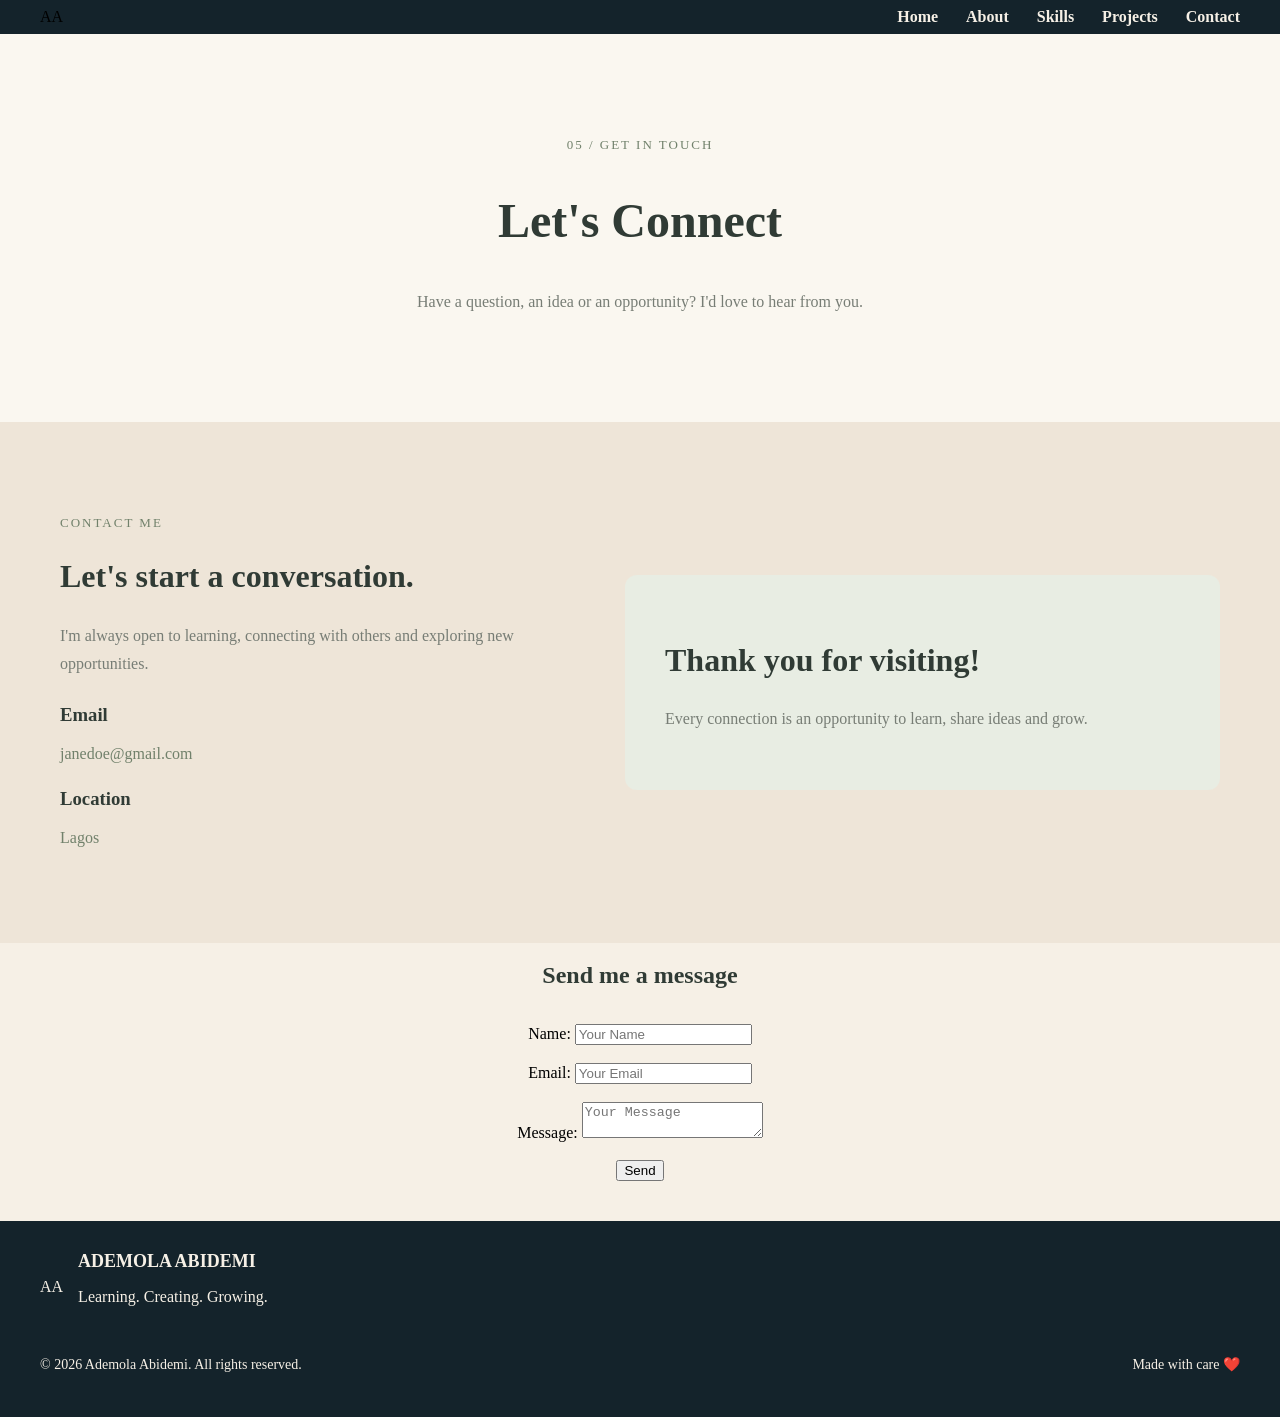
==== contact.html @ 106c763f "first commit" ====
<!DOCTYPE html>
<html lang="en">
<head>
    <meta charset="UTF-8">
    <meta name="viewport" content="width=device-width, initial-scale=1.0">
    <title>Contact </title>
    <link rel="stylesheet" href="style.css">
</head>
<body>

    <nav class="navbar">
        <div class="logo">AA</div>

        <ul class="nav-links">
            <li><a href="index.html">Home</a></li>
            <li><a href="about.html">About</a></li>
            <li><a href="skills.html">Skills</a></li>
            <li><a href="projects.html">Projects</a></li>
            <li><a href="contact.html">Contact</a></li>
        </ul>
    </nav>

    <section class="contact-hero">
        <p>05 / GET IN TOUCH</p>
        <h1>Let's Connect</h1>
        <p>
            Have a question, an idea or an opportunity?
            I'd love to hear from you.
        </p>
    </section>

    <section class="contact-section">

        <div class="contact-info">
            <p>CONTACT ME</p>
            <h2>Let's start a conversation.</h2>
            <p>
                I'm always open to learning, connecting
                with others and exploring new opportunities.
            </p>

            <div class="contact-detail">
                <h3>Email</h3>
                <p>janedoe@gmail.com</p>
            </div>

            <div class="contact-detail">
                <h3>Location</h3>
                <p>Lagos</p>
            </div>
        </div>

        <div class="contact-message">
            <h2>Thank you for visiting!</h2>
            <p>
                Every connection is an opportunity to learn,
                share ideas and grow.
            </p>
        </div>

    </section>

    <section class="form-section">
        <h2>Send me a message</h2>
        <form action="https://formsubmit.co/ademolab788@gmail.com" method="post" enctype="text/plain">
            <label for="name">Name:</label> 
            <input type="text" name="name" placeholder="Your Name" required> <br> <br>
            <label for="email">Email:</label>
            <input type="email" name="email" placeholder="Your Email" required> <br> <br>
            <label for="message">Message:</label>
            <textarea name="message" placeholder="Your Message" required></textarea> <br> <br>
            <button type="submit">Send</button>
        </form>
    </section>

    <footer class="footer">
        <div class="footer-logo">
            <div class="logo">AA</div>
            <div>
                <h3>ADEMOLA ABIDEMI</h3>
                <p>Learning. Creating. Growing.</p>
            </div>
        </div>

        <div class="footer-bottom">
            <p>© 2026 Ademola Abidemi. All rights reserved.</p>
            <p>Made with care ❤️</p>
        </div>
    </footer>

</body>
</html>
---- style.css ----
*{
    box-sizing: border-box;
    
}

img {
    max-width: 100%;
    height: auto;       
}

body{
    background-color:#F6F0E6;
    margin:0;
}

.navbar{
    display: flex;
    justify-content: space-between;
    align-items: center;
    padding: 8px 40px;
    background-color:#14232B;
    position: sticky;
    top: 0;
}

.logo img{
    width: 60px;
    height: 60px;
    object-fit: contain;
}

.nav-links{
    display: flex;
    list-style: none;
    gap: 28px;
    margin:0;
    padding:0;
    
}

nav a{
    text-decoration: none;
    color:#F6F0E6;
    font-weight: bold;
    transition: color 0.3s ease;
}

nav a:hover{
     color:#D9C6A5;
}

.hero{
    display: flex;
    justify-content: space-between;
    align-items: center;
    padding:60px 40px;
}

.hero-text{
    flex: 1;
    color:#596653;
}

.subtitle{
     color:#14232B;
     margin: 0 0 20px;
}

.description{

    color:#596653; 
    font-size: 18px;
    line-height: 1.8;
}

.hero-image-container {
  flex: 1;
  text-align: center;
}

.hero-image {
    width: 100%;
    max-width: 440px;
    height: 100%;
    max-height: 440px;
    border-radius: 10px;
}

.button-container {
    display: flex;
    flex-wrap: wrap;
    gap: 16px;
    margin-top: 25px;

}

.btn{
    background-color: #14232B;
    color: #F6F0E6;
    padding: 12px 20px;
    border-radius: 6px;
    font-size: 15px;
    cursor: pointer;
    border: 2px solid  #14232B;
}

.btn:hover {
    background-color: #596653;
    border-color: #596653;
}

.btn-outline {

    background-color: transparent;
    color: #14232B;
    border-color: #14232B;
    padding: 12px 20px;
    border-radius: 6px;
    cursor: pointer;
    font-size: 15px;
}

.btn-outline:hover {
    background-color: #D9C6A5;
    border-color: #D9C6A5;
    color: #14232B;
}

.services{
    
    justify-content: space-between;
    align-items: center;
    padding: 60px 40px;
    gap: 20px;
}

.section-title{
    color:#14232B;
    font-size: 28px;
    margin-bottom: 40px;
    text-align: center;
    text-decoration: underline;
    text-decoration-color: #D9C6A5;
    text-underline-offset: 15px;
    text-decoration-thickness: 4px;
  
}

.section-description{
    color:#596653; 
    font-size: 18px;
    line-height: 1.8;
    text-align: center;
    margin-bottom: 40px;
}

.services-grid{
    display: grid;
    grid-template-columns: repeat(auto-fit, minmax(250px, 1fr));
    gap: 20px;
}

.service-item{
    background-color:white;
    padding: 20px;
    border-radius: 6px;
    height: 100%;
    transition: transform 0.3s ease;
   
}

.service-item:hover {
    transform: translateY(-8px);
}

.service-title {
    color: #14232B;
    line-height: 1.4;

}

.service-description {
    color: #596653;
    line-height: 1.6;
    margin-top: 10px;
}

.service-icon {
    font-size: 28px;
    margin-bottom: 15px;
    color: #D9C6A5;
    
    
}

.quote-banner {
    background-color:#14232B;
    padding: 60px 40px;
    text-align: center;
}

.quote-title {
    color: #D9C6A5;
    font-size: 20px;
    margin-bottom: 10px;
}

.quote {
    color: #F6F0E6;

}

.quote span {
    text-decoration: underline;
    text-decoration-color: #D9C6A5;
    text-underline-offset: 20px;
    text-decoration-thickness: 4px;
}

.quote-author {
    color: #D9C6A5;
    font-size: 18px;
    margin-top: 30px;
}

.footer {
    background-color: #14232B;
    color: #F6F0E6;
    padding: 30px 40px;
    margin-top: 40px;

}

.footer-logo {
    display: flex;
    align-items: center;
    gap: 15px;
    
}

.text{
    color:#D9C6A5;
    
}

.footer-divider {
    border: none;
    border-top: 1px solid #D9C6A5;
    margin: 20px 0;
}

.logo-initials {
    width: 40px;
    height: 40px;
    color:#14232B;
    border-radius:8px;
    background-color: #D9C6A5;
    justify-self:center;
    align-items:center;
    display:flex;
    justify-content:center;
}

.footer-logo h3 {
    margin: 0;
    font-size: 18px
}

.footer-bottom {
    display: flex;
    justify-content: space-between;
    align-items: center;
    margin-top: 20px;
    font-size: 14px;
}

@media (max-width: 768px) {
    .hero {
        flex-direction: column;
        text-align: center;
    }

    .hero-text {
        margin-bottom: 20px;
    }

    .services-grid {
        grid-template-columns: 1fr;
    }
}

.style {
    color: #14232B;
}  








.about {
    display: flex;
    align-items: center;
    padding: 60px 40px;
    justify-content:space-between;
    gap: 20px;
}

.about-content {
    max-width: 800px;
    flex: 1;
    color: #596653;
}

.about-title {
    color: #14232B;
    font-size: 48px;
    margin-bottom: 20px;
    font-family: sans-serif;
}

.about-description {
    color: #596653;
    font-size: 18px;
    line-height: 1.8;
    margin-bottom: 20px;
}

.about-image-container {
    flex: 1;
    text-align: center;
}

.about-image {
    width: 100%;
    max-width: 400px;
    height: auto;
    border-radius: 10px;
}


.journey {
    display: flex;
    justify-content: space-between;
    align-items: center;
    padding:60px 40px;

}

.journey-content {
   display: flex;
   text-align:left;
   flex: 1;
   flex-direction: column;
}

.journey-intro {
    color:#596653;
}

.span {
    width: 20%;
    height: 2px;
    background-color: #D9C6A5;
    left:145px;
    bottom:27px;
    position:relative;
}

.journey-details {

    gap:5px;
    text-align:center;
    line-height: 1.6;
    
}

.journey-image-container {
    flex: 1;
    text-align: center;
}

.journey-image {
    width:100%;
    max-width: 450px;
    height:auto;
    border-radius: 10px;
}

.journey-timeline {
    padding:50px 30px;
    text-align: center;
    
}

.journey-timeline h2 {
    color:#14232B;
    font-size: 34px;
    margin-bottom:32px;
    font-family:playfair display;
}

.timeline-label {
    color:#596653;
    font-size: 15px;
    font-weight:600;
    letter-spacing: 1px;
}

.timeline-container {
    display: flex;
    justify-content: space-between;
    flex:1;
    align-items: center;
    gap: 40px;
    position: relative;
}

.timeline-line {
    width: 100%;
    height: 2px;
    background-color: #D9C6A5;
    position: absolute;
    top:29px;
    left:0;
    z-index: 1;
}

.milestone {
    display: flex;
    flex-direction: column;
    align-items: center;
   
}

.milestone > p:first-child {

    background-color: #14232B;
    color: #F6F0E6;
    width: 35px;
    height: 35px;
    border-radius: 50%;
    display: flex;
    align-items: center;
    justify-content: center;
    z-index: 2;
}


.values {
    padding: 70px 40px;
    text-align: center;
    background-color: #FFFFFF;
}

.values-label {
    color: #596653;
    font-size: 14px;
    letter-spacing: 1px;
}

.values h2 {
    font-family: 'Playfair Display', serif;
    color: #14232B;
    font-size: 36px;
    margin-bottom: 15px;
}

.values-intro {
    color: #596653;
    margin-bottom: 40px;
}

.values-container {
    display: flex;
    justify-content: center;
    gap: 20px;
    flex-wrap: wrap;
}

.value-card {
    background-color: #F6F0E6;
    padding: 30px 20px;
    border-radius: 10px;
    flex: 1;
    min-width: 200px;
    max-width: 260px;
}

.value-card:hover {
    transform: translateY(-8px);
    transition: transform 0.3s ease;
}

.value-card span {
    color: #596653;
    font-size: 14px;
}

.value-card h3 {
    font-family: 'Playfair Display', serif;
    color: #14232B;
    margin: 15px 0;
}

.value-card p {
    color: #596653;
    line-height: 1.6;
    font-size: 14px;
}


.goals {
    display: flex;
    align-items: center;
    justify-content: space-between;
    gap: 40px;
    padding: 70px 40px;
    background-color: #F6F0E6;
}

.goals-content {
    flex: 1;
}

.goals-label {
    color: #596653;
    font-size: 14px;
    letter-spacing: 1px;
}

.goals h2 {
    font-family: 'Playfair Display', serif;
    color: #14232B;
    font-size: 36px;
}

.goals-content > p:not(.goals-label) {
    color: #596653;
    line-height: 1.8;
}

.goals-list {
    margin-top: 25px;
    color: #14232B;
    line-height: 2;
}

.goals-image {
    flex: 1;
}

.goals-image img {
    width: 100%;
    max-width: 450px;
    border-radius: 10px;
}

.footer {
    background-color: #14232B;
    color: #F6F0E6;
    padding: 30px 40px;
    margin-top: 40px;

}

.footer-logo {
    display: flex;
    align-items: center;
    gap: 15px;
    
}

.text{
    color:#D9C6A5;
    
}

.footer-divider {
    border: none;
    border-top: 1px solid #D9C6A5;
    margin: 20px 0;
}

.logo-initials {
    width: 40px;
    height: 40px;
    color:#14232B;
    border-radius:8px;
    background-color: #D9C6A5;
    justify-self:center;
    align-items:center;
    display:flex;
    justify-content:center;
}

.footer-logo h3 {
    margin: 0;
    font-size: 18px
}

.footer-bottom {
    display: flex;
    justify-content: space-between;
    align-items: center;
    margin-top: 20px;
    font-size: 14px;
}





@media (max-width: 768px) 
{
    .about {
        flex-direction: column;
        padding: 40px 20px;
        gap: 25px;
    }

    .about-content,
    .about-image-container {
        width: 100%;
        min-width: 0;
    }

    .about-image {
        width: 100%;
        max-width: 100%;
        height: auto;
    }

.journey,
.goals {
        flex-direction: column;
        padding: 40px 20px;
        gap: 25px;
 }

.journey-content,
.journey-image-container,
.goals-content,
.goals-image {
        width: 100%;
        min-width: 0;
    }

.journey-image,
.goals-image img {
        width: 100%;
        max-width: 100%;
        height: auto;
    }

.journey-details,
.goals-content {
        text-align: center;
    }

.journey-timeline {
        padding: 40px 20px;
}

.timeline-container {
        flex-direction: column;
        gap: 25px;
    }

.timeline-line {
        display: none;
    }

.values {
        padding: 40px 20px;
    }

.values-container {
        flex-direction: column;
        align-items: stretch;
    }

.value-card {
        width: 100%;
        max-width: none;
        box-sizing: border-box;
    }

.goals-list {
        text-align: left;
    }
}







.navbar{
    display: flex;
    justify-content: space-between;
    align-items: center;
    padding: 8px 40px;
    background-color:#14232B;
}

.logo img{
    width: 60px;
    height: 60px;
    object-fit: contain;
}

.nav-links{
    display: flex;
    list-style: none;
    gap: 28px;
    margin:0;
    padding:0;
    
}

nav a{
    text-decoration: none;
    color:#F6F0E6;
    font-weight: bold;
    transition: color 0.3s ease;
}

nav a:hover{
     color:#D9C6A5;
}

.skills-hero {
    background-color: #FAF7F0;
    padding: 90px 60px;
    text-align: center;
}

.skills-hero-content {
    max-width: 750px;
    margin: auto;
}

.skills-label,
.frontend-heading > p:first-child,
.tools-heading > p:first-child {
    color: #596653;
    font-size: 13px;
    letter-spacing: 2px;
}

.skills-hero h1 {
    font-family: 'Playfair Display', serif;
    font-size: 48px;
    color: #303B35;
}

.skills-hero-content > p:last-child {
    color: #777D75;
    line-height: 1.8;
}




.frontend-skills {
    background-color: #FFFFFF;
    padding: 70px 60px;
}

.frontend-heading,
.tools-heading {
    text-align: center;
    margin-bottom: 40px;
}

.frontend-heading h2,
.tools-heading h2 {
    font-family: 'Playfair Display', serif;
    font-size: 34px;
    color: #303B35;
}

.frontend-heading > p:last-child,
.tools-heading > p:last-child {
    color: #596653;
}

.frontend-cards {
    display: flex;
    justify-content: center;
    gap: 25px;
}

.skill-card {
    background-color: #E8EDE3;
    padding: 30px;
    border-radius: 12px;
    flex: 1;
}

.skill-card:hover {
    transform: translateY(-8px);
    transition: transform 0.3s ease;
}

.skill-card span {
    color: #596653;
    font-size: 14px;
}

.skill-card h3 {
    color: #303B35;
    font-family: 'Playfair Display', serif;
    font-size: 24px;
}

.skill-card p {
    color: #777D75;
    line-height: 1.7;
}

.skill-card small {
    color: #777D75;
    font-size: 12px;
}



.tools-section {
    background-color: #EEE5D8;
    padding: 70px 60px;
}

.tools-container {
    display: grid;
    grid-template-columns: repeat(3, 1fr);
    gap: 25px;
    max-width: 1100px;
    margin: auto;
}

.tool-card {
    background-color: #FAF7F0;
    padding: 30px;
    border-radius: 12px;
    transition: transform 0.3s ease;
}

.tool-card h3 {
    font-family: 'Playfair Display', serif;
    font-size: 22px;
    color: #303B35;
}

.tool-card p {
    color: #777D75;
    line-height: 1.7;
}

.tool-card small {
    color: #71816B;
    font-size: 12px;
}

.tool-card:hover {
    transform: translateY(-5px);
}


.learning-journey {
    background-color: #FAF7F0;
    padding: 80px 60px;
    display: flex;
    justify-content: space-between;
    align-items: center;
    gap: 50px;
}

.learning-content {
    max-width: 550px;
}

.learning-content > p:first-child {
    color: #71816B;
    font-size: 13px;
    letter-spacing: 2px;
}

.learning-content h2 {
    font-family: 'Playfair Display', serif;
    font-size: 36px;
    color: #303B35;
}

.learning-content > p:last-child {
    color: #777D75;
    line-height: 1.8;
}

.learning-highlight {
    background-color: #E8EDE3;
    padding: 40px;
    border-radius: 12px;
    min-width: 280px;
}

.learning-highlight span {
    color: #71816B;
    font-size: 12px;
    letter-spacing: 2px;
}

.learning-highlight h3 {
    font-family: 'Playfair Display', serif;
    color: #303B35;
    font-size: 25px;
}

.learning-highlight p {
    color: #777D75;
}


 

@media (max-width: 768px) {

    .skills-hero,
    .frontend-skills,
    .tools-section {
        padding: 45px 20px;
    }

    .skills-hero h1 {
        font-size: 36px;
    }

    .frontend-heading h2,
    .tools-heading h2 {
        font-size: 28px;
    }

    .frontend-cards {
        flex-direction: column;
    }

    .tools-container {
        grid-template-columns: 1fr;
    }

    .learning-journey {
        flex-direction: column;
        padding: 45px 20px;
        gap: 30px;
        align-items: stretch;
    }

    .learning-highlight {
        min-width: 0;
        box-sizing: border-box;
    }

    .learning-content h2 {
        font-size: 30px;
    }
}



.projects-hero {
    background: #FAF7F0;
    padding: 90px 30px;
    text-align: center;
}

.projects-hero > p:first-child,
.projects-heading > p {
    color: #71816B;
    font-size: 13px;
    letter-spacing: 2px;
}

.projects-hero h1 {
    font-family: 'Playfair Display', serif;
    font-size: 48px;
    color: #303B35;
}

.projects-hero > p:last-child {
    color: #777D75;
    line-height: 1.8;
    max-width: 550px;
    margin: auto;
}

.projects-section {
    background: #EEE5D8;
    padding: 70px 50px;
}

.projects-heading {
    text-align: center;
    margin-bottom: 40px;
}

.projects-heading h2 {
    font-family: 'Playfair Display', serif;
    color: #303B35;
    font-size: 32px;
}

.projects-container {
    display: grid;
    grid-template-columns: repeat(2, 1fr);
    gap: 30px;
    max-width: 1000px;
    margin: auto;
}

.project-card {
    background: #FAF7F0;
    border-radius: 12px;
    overflow: hidden;
}

.project-card:hover {
    transform: translateY(-8px);
    transition: transform 0.3s ease;
}

.project-image {
    height: 230px;
    display: flex;
    align-items: center;
    justify-content: center;
}

.project-one {
    background: #DDE5D7;
}

.project-two {
    background: #E5D9C9;
}

.project-image span {
    font-family: 'Playfair Display', serif;
    font-size: 65px;
    color: #71816B;
}

.project-info {
    padding: 25px;
}

.project-info small {
    color: #71816B;
    letter-spacing: 1px;
}

.project-info h3 {
    font-family: 'Playfair Display', serif;
    color: #303B35;
    font-size: 24px;
}

.project-info p {
    color: #777D75;
    line-height: 1.7;
}

.project-tech {
    color: #71816B;
    font-size: 13px;
}

.projects-quote {
    background: #E8EDE3;
    padding: 65px 25px;
    text-align: center;
}

.projects-quote h2 {
    font-family: 'Playfair Display', serif;
    color: #303B35;
}

.projects-quote p {
    color: #777D75;
}



@media (max-width: 768px) {
    .projects-hero,
    .projects-section {
        padding: 45px 20px;
    }

    .projects-hero h1 {
        font-size: 36px;
    }

    .projects-heading h2 {
        font-size: 27px;
    }

    .projects-container {
        grid-template-columns: 1fr;
    }

    .project-image {
        height: 190px;
    }
}




.contact-hero {
    background: #FAF7F0;
    padding: 90px 30px;
    text-align: center;
}

.contact-hero > p:first-child,
.contact-info > p:first-child {
    color: #71816B;
    font-size: 13px;
    letter-spacing: 2px;
}

.contact-hero h1 {
    font-family: 'Playfair Display', serif;
    font-size: 48px;
    color: #303B35;
}

.contact-hero > p:last-child {
    color: #777D75;
    line-height: 1.8;
}

.contact-section {
    background: #EEE5D8;
    padding: 80px 60px;
    display: flex;
    justify-content: space-between;
    align-items: center;
    gap: 50px;
}

.contact-info,
.contact-message {
    flex: 1;
}

.contact-info h2,
.contact-message h2 {
    font-family: 'Playfair Display', serif;
    color: #303B35;
    font-size: 32px;
}

.contact-info > p:not(:first-child),
.contact-message p {
    color: #777D75;
    line-height: 1.8;
}

.contact-detail {
    margin-top: 25px;
}

.contact-detail h3 {
    color: #303B35;
}

.contact-detail p {
    color: #71816B;
}

.contact-message {
    background: #E8EDE3;
    padding: 40px;
    border-radius: 12px;
}

.form-section {
    display: flex;
    flex-direction: column;
    gap: 15px;
    text-align: center;
}

.form-section h2{
    color: #303B35;
    font-weight: bold;
}



@media (max-width: 768px) {
    .contact-hero {
        padding: 45px 20px;
    }

    .contact-hero h1 {
        font-size: 36px;
    }

    .contact-section {
        flex-direction: column;
        padding: 45px 20px;
        align-items: stretch;
        gap: 30px;
    }

    .contact-message {
        box-sizing: border-box;
    }
}
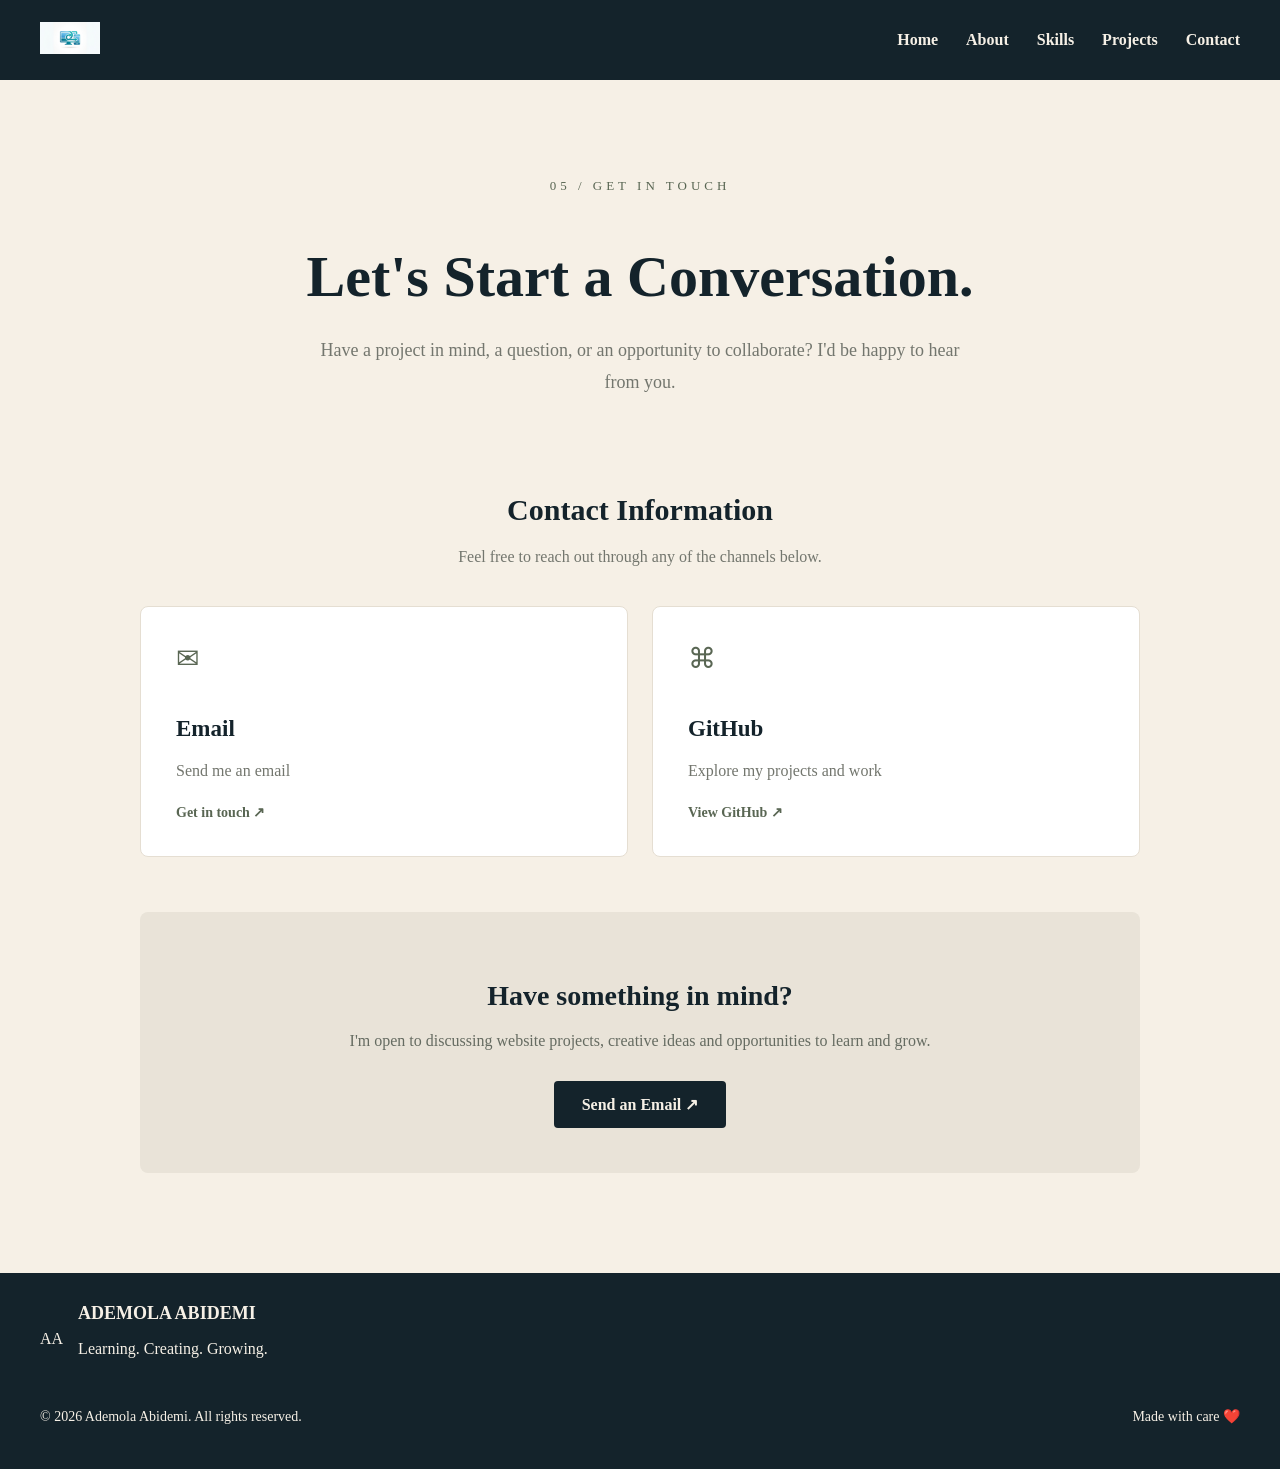
==== commit 7f2911b6: "Improve contact page and mobile navigation" ====
--- a/contact.html
+++ b/contact.html
@@ -3,16 +3,19 @@
 <head>
     <meta charset="UTF-8">
     <meta name="viewport" content="width=device-width, initial-scale=1.0">
-    <title>Contact </title>
+    <title>Contact | My Portfolio</title>
     <link rel="stylesheet" href="style.css">
 </head>
+
 <body>
 
     <nav class="navbar">
-        <div class="logo">AA</div>
+        <div class="logo">
+            <img src="images/logo.jpg" alt="Logo">
+        </div>
 
         <ul class="nav-links">
-            <li><a href="index.html">Home</a></li>
+            <li><a href="home.html">Home</a></li>
             <li><a href="about.html">About</a></li>
             <li><a href="skills.html">Skills</a></li>
             <li><a href="projects.html">Projects</a></li>
@@ -20,58 +23,69 @@
         </ul>
     </nav>
 
-    <section class="contact-hero">
-        <p>05 / GET IN TOUCH</p>
-        <h1>Let's Connect</h1>
-        <p>
-            Have a question, an idea or an opportunity?
-            I'd love to hear from you.
-        </p>
-    </section>
+    <main class="contact-page">
 
-    <section class="contact-section">
+        <section class="contact-intro">
+            <p class="contact-label">05 / GET IN TOUCH</p>
 
-        <div class="contact-info">
-            <p>CONTACT ME</p>
-            <h2>Let's start a conversation.</h2>
-            <p>
-                I'm always open to learning, connecting
-                with others and exploring new opportunities.
+            <h1>Let's Start a Conversation.</h1>
+
+            <p class="contact-description">
+                Have a project in mind, a question, or an opportunity
+                to collaborate? I'd be happy to hear from you.
             </p>
+        </section>
 
-            <div class="contact-detail">
-                <h3>Email</h3>
-                <p>janedoe@gmail.com</p>
+        <section class="contact-content">
+
+            <div class="contact-heading">
+                <h2>Contact Information</h2>
+                <p>Feel free to reach out through any of the channels below.</p>
             </div>
 
-            <div class="contact-detail">
-                <h3>Location</h3>
-                <p>Lagos</p>
+            <div class="contact-grid">
+
+                <a href="mailto:YOUR_EMAIL@example.com"
+                   class="contact-card">
+
+                    <span class="contact-icon">✉</span>
+                    <h3>Email</h3>
+                    <p>Send me an email</p>
+                    <span class="contact-link">Get in touch ↗</span>
+
+                </a>
+
+                <a href="https://github.com/ademolab788"
+                   target="_blank"
+                   rel="noopener noreferrer"
+                   class="contact-card">
+
+                    <span class="contact-icon">⌘</span>
+                    <h3>GitHub</h3>
+                    <p>Explore my projects and work</p>
+                    <span class="contact-link">View GitHub ↗</span>
+
+                </a>
+
             </div>
-        </div>
 
-        <div class="contact-message">
-            <h2>Thank you for visiting!</h2>
-            <p>
-                Every connection is an opportunity to learn,
-                share ideas and grow.
-            </p>
-        </div>
+            <div class="contact-note">
+                <h2>Have something in mind?</h2>
 
-    </section>
+                <p>
+                    I'm open to discussing website projects,
+                    creative ideas and opportunities to learn and grow.
+                </p>
 
-    <section class="form-section">
-        <h2>Send me a message</h2>
-        <form action="https://formsubmit.co/ademolab788@gmail.com" method="post" enctype="text/plain">
-            <label for="name">Name:</label> 
-            <input type="text" name="name" placeholder="Your Name" required> <br> <br>
-            <label for="email">Email:</label>
-            <input type="email" name="email" placeholder="Your Email" required> <br> <br>
-            <label for="message">Message:</label>
-            <textarea name="message" placeholder="Your Message" required></textarea> <br> <br>
-            <button type="submit">Send</button>
-        </form>
-    </section>
+                <a href="mailto:YOUR_EMAIL@example.com"
+                   class="contact-button">
+                    Send an Email ↗
+                </a>
+            </div>
+
+        </section>
+
+    </main>
 
     <footer class="footer">
         <div class="footer-logo">
@@ -88,5 +102,7 @@
         </div>
     </footer>
 
+   
+
 </body>
-</html>+</html>
--- a/style.css
+++ b/style.css
@@ -1226,6 +1226,224 @@
 }
 
 
+/* MOBILE NAVIGATION FIX */
+@media screen and (max-width: 600px) {
+    .navbar {
+        padding: 10px 12px;
+        flex-wrap: wrap;
+        gap: 8px;
+    }
+
+    .logo img {
+        width: 40px;
+        height: 40px;
+    }
+
+    .nav-links {
+        flex: 1;
+        min-width: 0;
+        justify-content: center;
+        flex-wrap: wrap;
+        gap: 10px 14px;
+    }
+
+    .nav-links a {
+        font-size: 15px;
+    }
+}
+
+
+/* ==========================
+   CONTACT PAGE
+========================== */
+
+.contact-page {
+    background-color: #F6F0E6;
+    color: #14232B;
+    min-height: 100vh;
+    padding-bottom: 60px;
+    overflow-wrap: break-word;
+}
+
+.contact-intro {
+    text-align: center;
+    padding: 85px 20px 70px;
+    max-width: 850px;
+    margin: auto;
+}
+
+.contact-label {
+    color: #596653;
+    letter-spacing: 4px;
+    font-size: 13px;
+    margin-bottom: 25px;
+}
+
+.contact-intro h1 {
+    font-size: clamp(36px, 6vw, 58px);
+    margin-bottom: 22px;
+    line-height: 1.2;
+}
+
+.contact-description {
+    color: #73766E;
+    font-size: 18px;
+    line-height: 1.8;
+    max-width: 650px;
+    margin: auto;
+}
+
+.contact-content {
+    max-width: 1000px;
+    width: calc(100% - 40px);
+    margin: auto;
+}
+
+.contact-heading {
+    text-align: center;
+    margin-bottom: 35px;
+}
+
+.contact-heading h2 {
+    font-size: 30px;
+    margin-bottom: 12px;
+}
+
+.contact-heading p {
+    color: #73766E;
+    line-height: 1.7;
+}
+
+.contact-grid {
+    display: grid;
+    grid-template-columns: repeat(2, minmax(0, 1fr));
+    gap: 24px;
+}
+
+.contact-card {
+    display: block;
+    background-color: #FFFFFF;
+    padding: 35px;
+    border-radius: 8px;
+    text-decoration: none;
+    color: #14232B;
+    border: 1px solid #E5DED2;
+    transition: transform 0.25s ease;
+    min-width: 0;
+}
+
+.contact-card:hover {
+    transform: translateY(-4px);
+}
+
+.contact-icon {
+    display: inline-block;
+    color: #596653;
+    font-size: 28px;
+    margin-bottom: 18px;
+}
+
+.contact-card h3 {
+    font-size: 23px;
+    margin-bottom: 10px;
+}
+
+.contact-card p {
+    color: #73766E;
+    line-height: 1.6;
+    margin-bottom: 20px;
+}
+
+.contact-link {
+    color: #596653;
+    font-weight: bold;
+    font-size: 14px;
+}
+
+.contact-note {
+    background-color: #E9E3D8;
+    text-align: center;
+    padding: 45px 25px;
+    margin-top: 55px;
+    border-radius: 8px;
+}
+
+.contact-note h2 {
+    font-size: 28px;
+    margin-bottom: 15px;
+}
+
+.contact-note p {
+    color: #656B61;
+    line-height: 1.8;
+    max-width: 600px;
+    margin: 0 auto 25px;
+}
+
+.contact-button {
+    display: inline-block;
+    background-color: #14232B;
+    color: #F6F0E6;
+    text-decoration: none;
+    padding: 14px 28px;
+    border-radius: 4px;
+    font-weight: bold;
+    transition: background-color 0.25s ease;
+}
+
+.contact-button:hover {
+    background-color: #596653;
+}
+
+
+
+/* CONTACT PAGE MOBILE RESPONSIVENESS */
+
+@media screen and (max-width: 600px) {
+
+    .contact-intro {
+        padding: 60px 20px 45px;
+    }
+
+    .contact-intro h1 {
+        font-size: 36px;
+    }
+
+    .contact-description {
+        font-size: 16px;
+    }
+
+    .contact-content {
+        width: calc(100% - 32px);
+    }
+
+    .contact-grid {
+        grid-template-columns: minmax(0, 1fr);
+        gap: 16px;
+    }
+
+    .contact-card {
+        padding: 25px;
+    }
+
+    .contact-heading h2 {
+        font-size: 25px;
+    }
+
+    .contact-note {
+        padding: 35px 20px;
+        margin-top: 35px;
+    }
+
+    .contact-note h2 {
+        font-size: 24px;
+    }
+
+}
+
+
+
+
 
 
 
